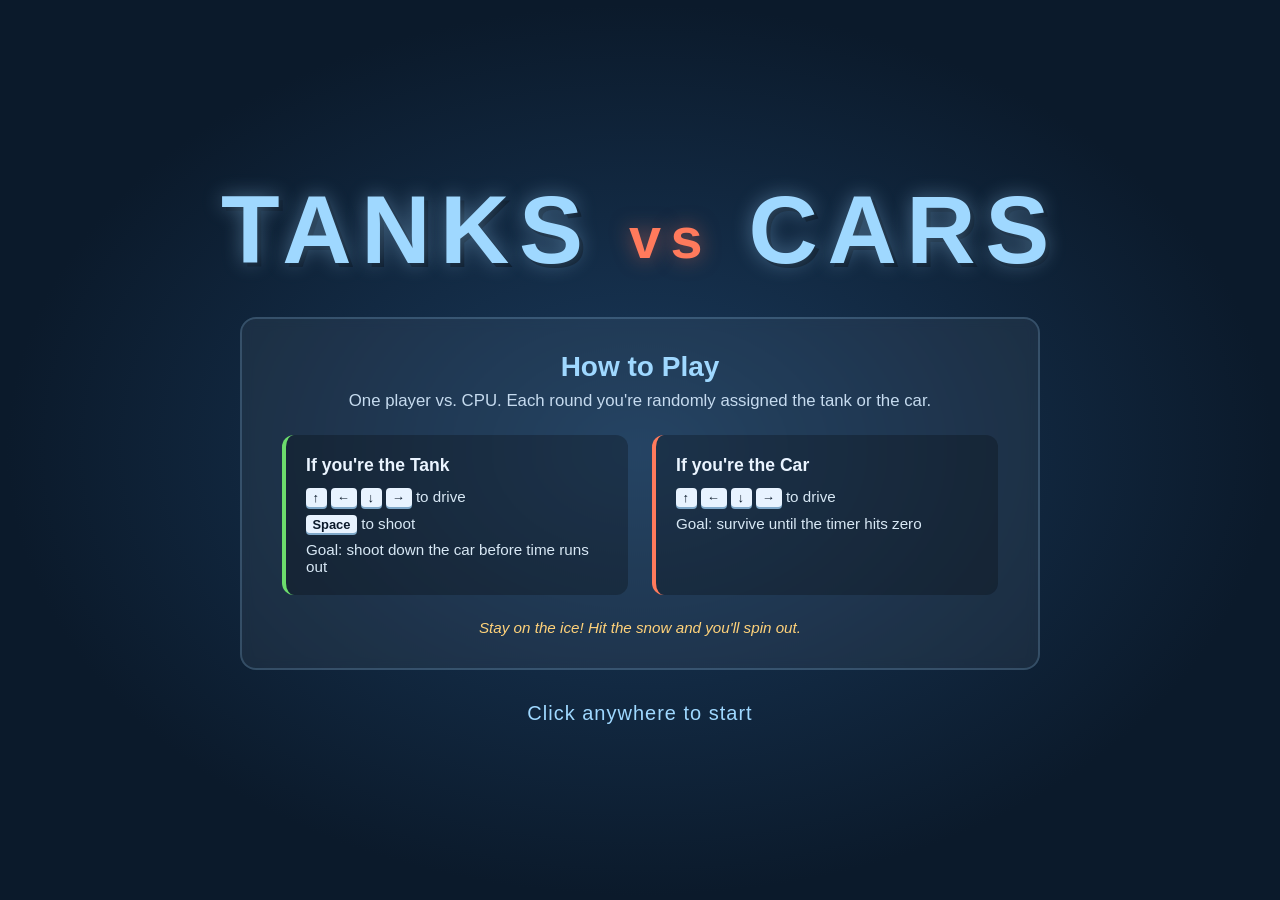
==== index.html @ f9921ea7 "Initial commit: Tanks vs Cars Single-player chase game — you're randomly assigned the tank or the ca" ====
<!DOCTYPE html>
<html lang="en">
<head>
  <meta charset="UTF-8" />
  <meta name="viewport" content="width=device-width, initial-scale=1.0" />
  <title>Tanks vs Cars</title>
  <link rel="stylesheet" href="styles.css" />
</head>
<body>
  <canvas id="game"></canvas>

  <main class="home" id="home">
    <h1 class="title">TANKS <span class="vs">vs</span> CARS</h1>

    <section class="how-to-play">
      <h2>How to Play</h2>
      <p class="intro">One player vs. CPU. Each round you're randomly assigned the tank or the car.</p>

      <div class="players">
        <div class="player tank">
          <h3>If you're the Tank</h3>
          <ul>
            <li><kbd>&uarr;</kbd> <kbd>&larr;</kbd> <kbd>&darr;</kbd> <kbd>&rarr;</kbd> to drive</li>
            <li><kbd>Space</kbd> to shoot</li>
            <li>Goal: shoot down the car before time runs out</li>
          </ul>
        </div>

        <div class="player car">
          <h3>If you're the Car</h3>
          <ul>
            <li><kbd>&uarr;</kbd> <kbd>&larr;</kbd> <kbd>&darr;</kbd> <kbd>&rarr;</kbd> to drive</li>
            <li>Goal: survive until the timer hits zero</li>
          </ul>
        </div>
      </div>

      <p class="warning">Stay on the ice! Hit the snow and you'll spin out.</p>
    </section>

    <p class="start-prompt">Click anywhere to start</p>
  </main>

  <script src="game.js"></script>
  <script src="main.js"></script>
</body>
</html>
---- styles.css ----
* {
  box-sizing: border-box;
  margin: 0;
  padding: 0;
}

html, body {
  height: 100%;
  font-family: -apple-system, BlinkMacSystemFont, "Segoe UI", sans-serif;
  background: #0b1a2b;
  color: #eaf4ff;
  overflow: hidden;
  cursor: pointer;
  user-select: none;
}

.home {
  position: fixed;
  inset: 0;
  z-index: 10;
  display: flex;
  flex-direction: column;
  align-items: center;
  justify-content: center;
  padding: 2rem;
  text-align: center;
  background:
    radial-gradient(ellipse at center, #1a3a5c 0%, #0b1a2b 70%);
}

.title {
  font-size: clamp(3rem, 8vw, 6rem);
  font-weight: 900;
  letter-spacing: 0.1em;
  color: #9fd8ff;
  text-shadow:
    0 0 20px rgba(159, 216, 255, 0.4),
    4px 4px 0 #0b1a2b;
  margin-bottom: 2rem;
}

.title .vs {
  color: #ff7a5c;
  font-size: 0.6em;
  vertical-align: middle;
  text-shadow: 0 0 20px rgba(255, 122, 92, 0.5);
}

.how-to-play {
  background: rgba(255, 255, 255, 0.05);
  border: 2px solid rgba(159, 216, 255, 0.2);
  border-radius: 16px;
  padding: 2rem 2.5rem;
  max-width: 800px;
  width: 100%;
  backdrop-filter: blur(6px);
}

.how-to-play h2 {
  font-size: 1.75rem;
  margin-bottom: 0.5rem;
  color: #9fd8ff;
}

.intro {
  color: #c6dbef;
  margin-bottom: 1.5rem;
  font-size: 1.05rem;
}

.players {
  display: grid;
  grid-template-columns: 1fr 1fr;
  gap: 1.5rem;
  margin-bottom: 1.5rem;
}

@media (max-width: 600px) {
  .players { grid-template-columns: 1fr; }
}

.player {
  background: rgba(0, 0, 0, 0.25);
  border-radius: 12px;
  padding: 1.25rem;
  text-align: left;
}

.player.tank { border-left: 4px solid #6cdc6c; }
.player.car  { border-left: 4px solid #ff7a5c; }

.player h3 {
  margin-bottom: 0.75rem;
  font-size: 1.1rem;
}

.player ul {
  list-style: none;
  display: flex;
  flex-direction: column;
  gap: 0.5rem;
  font-size: 0.95rem;
  color: #d8e8f5;
}

kbd {
  display: inline-block;
  min-width: 1.6em;
  padding: 0.15em 0.5em;
  background: #e8f3ff;
  color: #0b1a2b;
  border-radius: 4px;
  font-family: inherit;
  font-weight: 700;
  font-size: 0.85em;
  box-shadow: 0 2px 0 #7fa8c9;
}

.warning {
  color: #ffd27a;
  font-size: 0.95rem;
  font-style: italic;
}

.start-prompt {
  margin-top: 2rem;
  font-size: 1.25rem;
  color: #9fd8ff;
  letter-spacing: 0.05em;
  animation: pulse 1.6s ease-in-out infinite;
}

@keyframes pulse {
  0%, 100% { opacity: 0.5; }
  50%      { opacity: 1; }
}

#game {
  display: block;
  position: fixed;
  inset: 0;
  width: 100vw;
  height: 100vh;
  background: #0b1a2b;
}
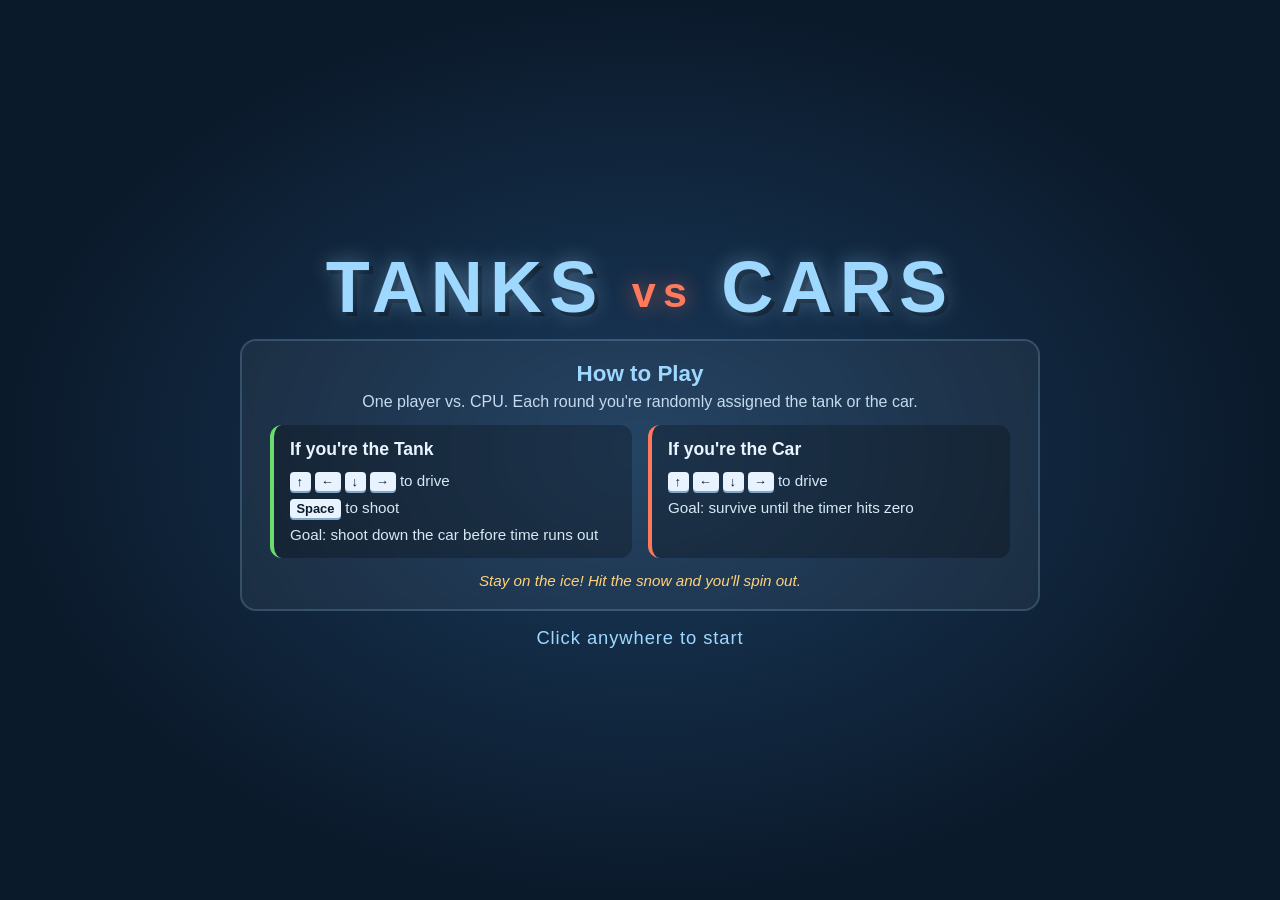
==== commit 21e676a2: "Home-page polish, splash fixes, and mobile landscape layout - Home page shows keyboard controls on p" ====
--- a/index.html
+++ b/index.html
@@ -16,7 +16,7 @@
       <h2>How to Play</h2>
       <p class="intro">One player vs. CPU. Each round you're randomly assigned the tank or the car.</p>
 
-      <div class="players">
+      <div class="players desktop-only">
         <div class="player tank">
           <h3>If you're the Tank</h3>
           <ul>
@@ -35,6 +35,25 @@
         </div>
       </div>
 
+      <div class="players touch-only">
+        <div class="player tank">
+          <h3>If you're the Tank</h3>
+          <ul>
+            <li>Drag the joystick to drive</li>
+            <li>Tap the screen to shoot</li>
+            <li>Goal: shoot down the car before time runs out</li>
+          </ul>
+        </div>
+
+        <div class="player car">
+          <h3>If you're the Car</h3>
+          <ul>
+            <li>Drag the joystick to drive</li>
+            <li>Goal: survive until the timer hits zero</li>
+          </ul>
+        </div>
+      </div>
+
       <p class="warning">Stay on the ice! Hit the snow and you'll spin out.</p>
     </section>
 
--- a/styles.css
+++ b/styles.css
@@ -22,21 +22,23 @@
   flex-direction: column;
   align-items: center;
   justify-content: center;
-  padding: 2rem;
+  padding: 1.5rem 1.25rem;
   text-align: center;
+  overflow: hidden;
   background:
     radial-gradient(ellipse at center, #1a3a5c 0%, #0b1a2b 70%);
 }
 
 .title {
-  font-size: clamp(3rem, 8vw, 6rem);
+  font-size: clamp(2.2rem, 6vw, 4.5rem);
   font-weight: 900;
   letter-spacing: 0.1em;
   color: #9fd8ff;
   text-shadow:
     0 0 20px rgba(159, 216, 255, 0.4),
     4px 4px 0 #0b1a2b;
-  margin-bottom: 2rem;
+  margin-bottom: 1rem;
+  line-height: 1;
 }
 
 .title .vs {
@@ -50,39 +52,62 @@
   background: rgba(255, 255, 255, 0.05);
   border: 2px solid rgba(159, 216, 255, 0.2);
   border-radius: 16px;
-  padding: 2rem 2.5rem;
+  padding: 1.25rem 1.75rem;
   max-width: 800px;
   width: 100%;
   backdrop-filter: blur(6px);
 }
 
 .how-to-play h2 {
-  font-size: 1.75rem;
-  margin-bottom: 0.5rem;
+  font-size: 1.4rem;
+  margin-bottom: 0.35rem;
   color: #9fd8ff;
 }
 
 .intro {
   color: #c6dbef;
-  margin-bottom: 1.5rem;
-  font-size: 1.05rem;
+  margin-bottom: 0.9rem;
+  font-size: 1rem;
 }
 
 .players {
   display: grid;
   grid-template-columns: 1fr 1fr;
-  gap: 1.5rem;
-  margin-bottom: 1.5rem;
+  gap: 1rem;
+  margin-bottom: 0.9rem;
 }
 
 @media (max-width: 600px) {
   .players { grid-template-columns: 1fr; }
 }
 
+/* Short viewports (mobile landscape, etc.) — compact everything to fit. */
+@media (max-height: 520px) {
+  .home { padding: 0.5rem 1rem; }
+  .title { font-size: clamp(1.5rem, 5vh, 2.5rem); margin-bottom: 0.5rem; }
+  .how-to-play { padding: 0.6rem 1rem; }
+  .how-to-play h2 { font-size: 1.1rem; margin-bottom: 0.2rem; }
+  .intro { font-size: 0.85rem; margin-bottom: 0.5rem; }
+  .players { gap: 0.6rem; margin-bottom: 0.5rem; }
+  .player { padding: 0.5rem 0.75rem; }
+  .player h3 { font-size: 0.95rem; margin-bottom: 0.25rem; }
+  .player ul { gap: 0.2rem; font-size: 0.8rem; }
+  .warning { font-size: 0.8rem; }
+  .start-prompt { margin-top: 0.5rem; font-size: 0.95rem; }
+}
+
+/* Device-based instructions: keyboard on desktop, touch on mobile/tablet. */
+.touch-only { display: none; }
+@media (hover: none) and (pointer: coarse) {
+  .desktop-only { display: none; }
+  .touch-only   { display: grid; }
+}
+
+
 .player {
   background: rgba(0, 0, 0, 0.25);
   border-radius: 12px;
-  padding: 1.25rem;
+  padding: 0.9rem 1rem;
   text-align: left;
 }
 
@@ -123,8 +148,8 @@
 }
 
 .start-prompt {
-  margin-top: 2rem;
-  font-size: 1.25rem;
+  margin-top: 1rem;
+  font-size: 1.15rem;
   color: #9fd8ff;
   letter-spacing: 0.05em;
   animation: pulse 1.6s ease-in-out infinite;
